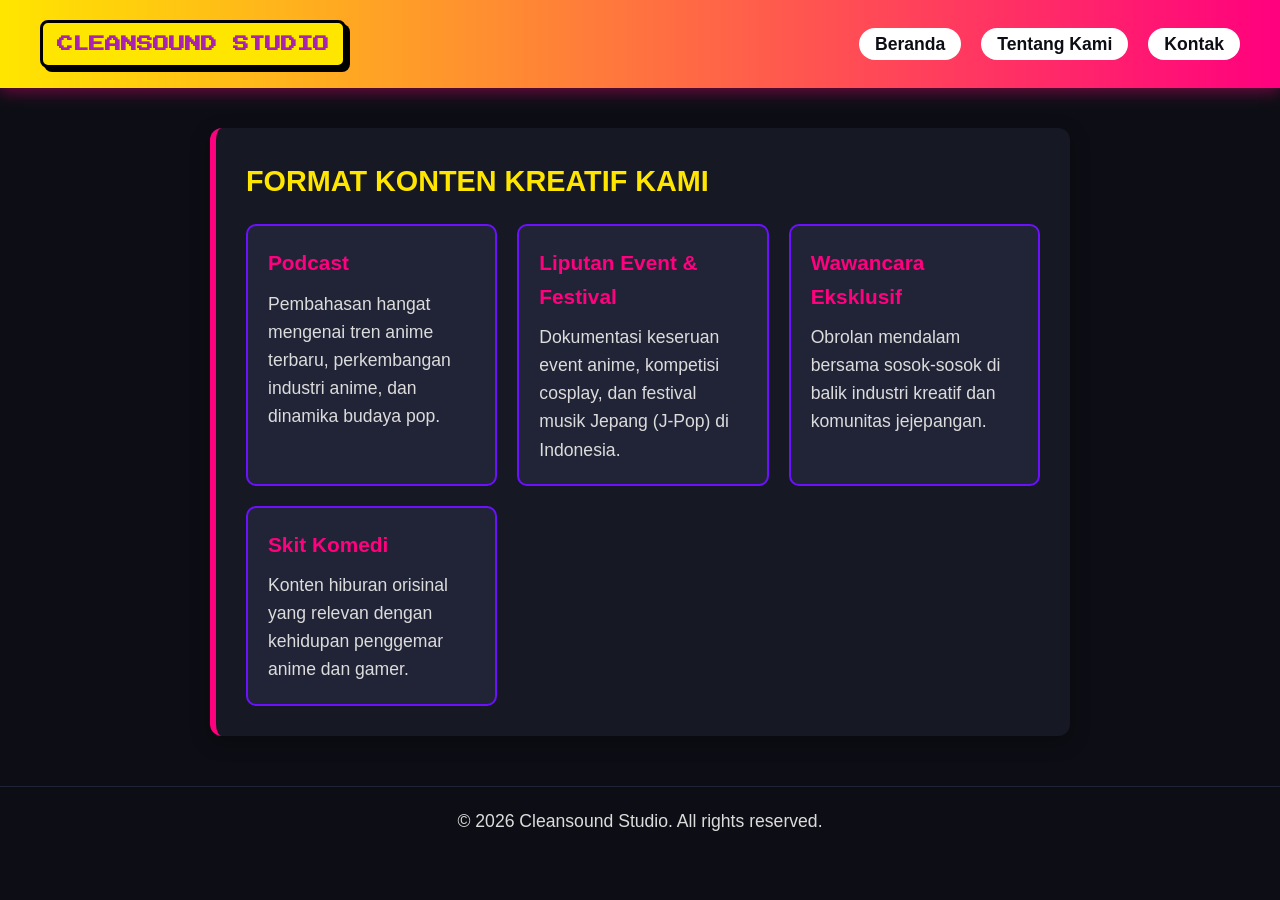
==== about.html @ 7ad92033 "Cleansound Studio profile" ====
<!DOCTYPE html>
<html lang="id">
<head>
    <meta charset="UTF-8">
    <meta name="viewport" content="width=device-width, initial-scale=1.0">
    <title>Tentang Kami - Cleansound Studio</title>
    <link rel="preconnect" href="https://fonts.googleapis.com">
    <link rel="preconnect" href="https://fonts.gstatic.com" crossorigin>
    <link href="https://fonts.googleapis.com/css2?family=Press+Start+2P&display=swap" rel="stylesheet">
    <link rel="stylesheet" href="style.css">
</head>
<body>
    <header>
        <h1>CLEANSOUND STUDIO</h1>
        <nav>
            <ul>
                <li><a href="index.html">Beranda</a></li>
                <li><a href="about.html">Tentang Kami</a></li>
                <li><a href="contact.html">Kontak</a></li>
            </ul>
        </nav>
    </header>

    <main>
        <section class="services">
            <h2>Format Konten Kreatif Kami</h2>
            
            <div class="card-container">
                <article class="card">
                    <h3>Podcast</h3>
                    <p>Pembahasan hangat mengenai tren anime terbaru, perkembangan industri anime, dan dinamika budaya pop.</p>
                </article>

                <article class="card">
                    <h3>Liputan Event & Festival</h3>
                    <p>Dokumentasi keseruan event anime, kompetisi cosplay, dan festival musik Jepang (J-Pop) di Indonesia.</p>
                </article>

                <article class="card">
                    <h3>Wawancara Eksklusif</h3>
                    <p>Obrolan mendalam bersama sosok-sosok di balik industri kreatif dan komunitas jejepangan.</p>
                </article>

                <article class="card">
                    <h3>Skit Komedi</h3>
                    <p>Konten hiburan orisinal yang relevan dengan kehidupan penggemar anime dan gamer.</p>
                </article>
            </div>
        </section>
    </main>

    <footer>
        <p>&copy; 2026 Cleansound Studio. All rights reserved.</p>
    </footer>
</body>
</html>
---- style.css ----
/* Reset Basic */
* {
    margin: 0;
    padding: 0;
    box-sizing: border-box;
}

body {
    background-color: #0d0e15;
    color: #ffffff;
    font-family: 'Segoe UI', Tahoma, Geneva, Verdana, sans-serif;
    line-height: 1.6;
}

/* Header & Navbar */
header {
    background: linear-gradient(90deg, #ffe600, #ff007f);
    padding: 20px 40px;
    display: flex;
    justify-content: space-between;
    align-items: center;
    box-shadow: 0 4px 15px rgba(255, 0, 127, 0.4);
}

/* Judul Gaya Pixel Retro */
header h1 {
    font-family: 'Press Start 2P', monospace;
    color: #a824b0;
    font-size: 1rem;
    text-transform: uppercase;
    background: #ffe600;
    padding: 10px 14px;
    border-radius: 8px;
    border: 3px solid #000000;
    box-shadow: 4px 4px 0px #000000;
    line-height: 1.4;
}

nav ul {
    display: flex;
    list-style: none;
    gap: 20px;
}

nav a {
    color: #0d0e15;
    text-decoration: none;
    font-weight: bold;
    font-size: 1.1rem;
    padding: 6px 16px;
    border-radius: 20px;
    background: #ffffff;
    transition: all 0.3s ease;
}

nav a:hover {
    background: #6b11ff;
    color: #ffe600;
    transform: translateY(-2px);
}

/* Main Content */
main {
    max-width: 900px;
    margin: 40px auto;
    padding: 0 20px;
}

.hero, .summary, .services, .social-links {
    background-color: #161824;
    padding: 30px;
    border-radius: 12px;
    margin-bottom: 25px;
    border-left: 6px solid #ff007f;
    box-shadow: 0 6px 20px rgba(0,0,0,0.3);
}

h2 {
    color: #ffe600;
    font-size: 1.8rem;
    margin-bottom: 15px;
    text-transform: uppercase;
}

p {
    color: #dcdcdc;
    font-size: 1.1rem;
}

/* Cards (Halaman About) */
.card-container {
    display: grid;
    grid-template-columns: repeat(auto-fit, minmax(220px, 1fr));
    gap: 20px;
    margin-top: 20px;
}

.card {
    background-color: #212436;
    padding: 20px;
    border-radius: 10px;
    border: 2px solid #6b11ff;
    transition: transform 0.3s ease, border-color 0.3s ease;
}

.card:hover {
    transform: translateY(-5px);
    border-color: #ffe600;
}

.card h3 {
    color: #ff007f;
    margin-bottom: 10px;
    font-size: 1.3rem;
}

/* Social Links (Halaman Contact) */
.links {
    list-style: none;
    margin-top: 15px;
}

.links li {
    background: #212436;
    margin-bottom: 12px;
    padding: 12px 20px;
    border-radius: 8px;
    font-size: 1.1rem;
    border-left: 4px solid #ffe600;
}

.links a {
    color: #ff007f;
    text-decoration: none;
    font-weight: bold;
    margin-left: 8px;
}

.links a:hover {
    color: #ffe600;
    text-decoration: underline;
}

/* Footer */
footer {
    text-align: center;
    padding: 20px;
    color: #888;
    border-top: 1px solid #212436;
    margin-top: 50px;
}
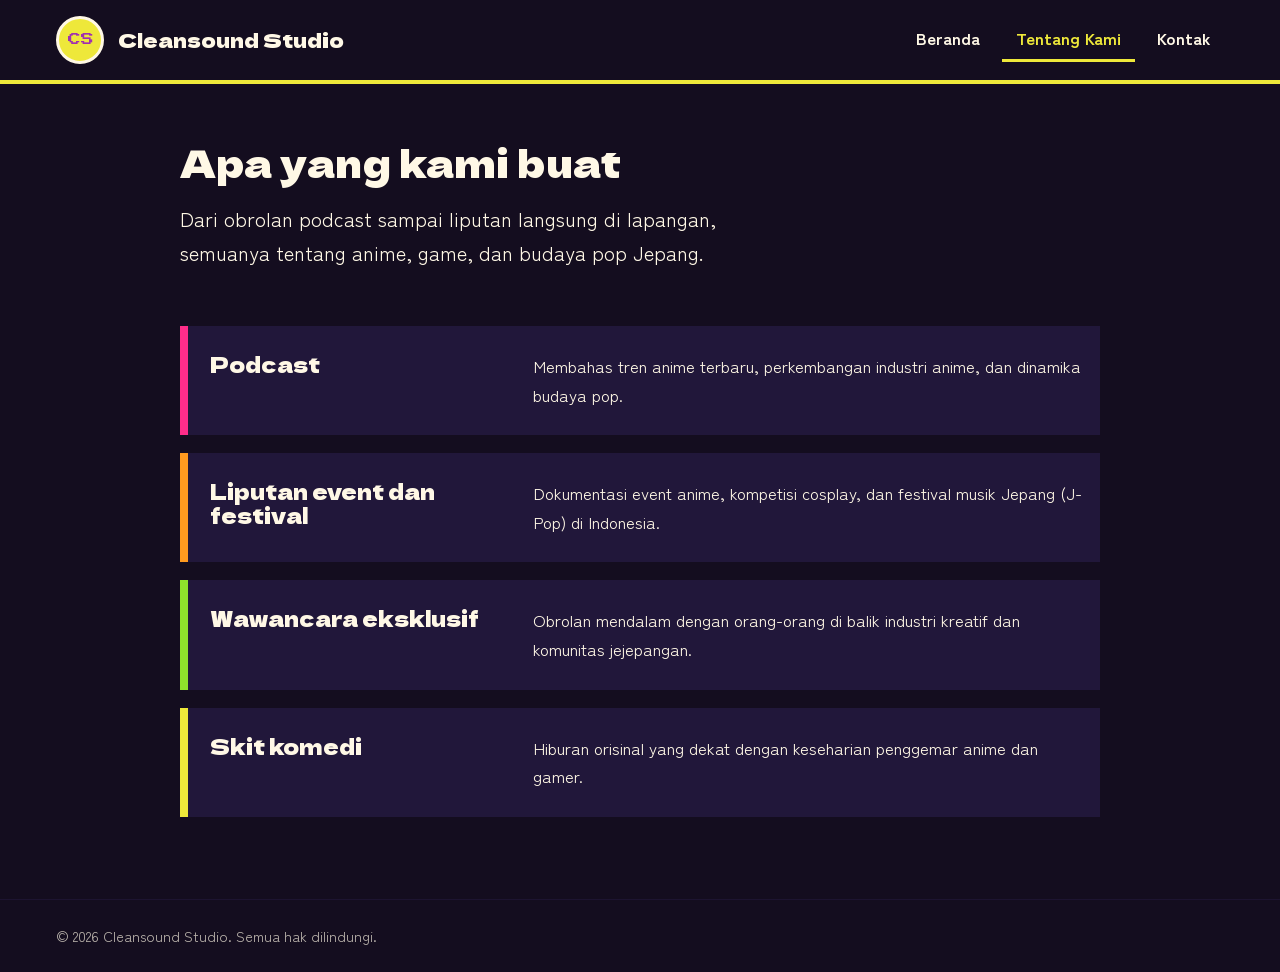
==== commit c87ebf90: "update tampilan" ====
--- a/about.html
+++ b/about.html
@@ -1,56 +1,59 @@
 <!DOCTYPE html>
 <html lang="id">
 <head>
-    <meta charset="UTF-8">
-    <meta name="viewport" content="width=device-width, initial-scale=1.0">
-    <title>Tentang Kami - Cleansound Studio</title>
-    <link rel="preconnect" href="https://fonts.googleapis.com">
-    <link rel="preconnect" href="https://fonts.gstatic.com" crossorigin>
-    <link href="https://fonts.googleapis.com/css2?family=Press+Start+2P&display=swap" rel="stylesheet">
-    <link rel="stylesheet" href="style.css">
+  <meta charset="UTF-8">
+  <meta name="viewport" content="width=device-width, initial-scale=1.0">
+  <title>Tentang Kami - Cleansound Studio</title>
+  <link rel="preconnect" href="https://fonts.googleapis.com">
+  <link rel="preconnect" href="https://fonts.gstatic.com" crossorigin>
+  <link href="https://fonts.googleapis.com/css2?family=Dela+Gothic+One&family=Press+Start+2P&family=Zen+Kaku+Gothic+New:wght@400;700&display=swap" rel="stylesheet">
+  <link rel="stylesheet" href="style.css">
 </head>
 <body>
-    <header>
-        <h1>CLEANSOUND STUDIO</h1>
-        <nav>
-            <ul>
-                <li><a href="index.html">Beranda</a></li>
-                <li><a href="about.html">Tentang Kami</a></li>
-                <li><a href="contact.html">Kontak</a></li>
-            </ul>
-        </nav>
-    </header>
+  <header class="site-header">
+    <a class="brand" href="index.html">
+      <span class="mark" aria-hidden="true">CS</span>
+      <span class="brand-name">Cleansound Studio</span>
+    </a>
+    <nav class="site-nav" aria-label="Navigasi utama">
+      <ul>
+        <li><a href="index.html">Beranda</a></li>
+        <li><a href="about.html" aria-current="page">Tentang Kami</a></li>
+        <li><a href="contact.html">Kontak</a></li>
+      </ul>
+    </nav>
+  </header>
 
-    <main>
-        <section class="services">
-            <h2>Format Konten Kreatif Kami</h2>
-            
-            <div class="card-container">
-                <article class="card">
-                    <h3>Podcast</h3>
-                    <p>Pembahasan hangat mengenai tren anime terbaru, perkembangan industri anime, dan dinamika budaya pop.</p>
-                </article>
+  <main>
+    <section class="section">
+      <div class="wrap">
+        <h2>Apa yang kami buat</h2>
+        <p class="lead">Dari obrolan podcast sampai liputan langsung di lapangan, semuanya tentang anime, game, dan budaya pop Jepang.</p>
+      </div>
+    </section>
 
-                <article class="card">
-                    <h3>Liputan Event & Festival</h3>
-                    <p>Dokumentasi keseruan event anime, kompetisi cosplay, dan festival musik Jepang (J-Pop) di Indonesia.</p>
-                </article>
+    <section class="wrap formats" style="padding-bottom:64px">
+      <div>
+        <h3>Podcast</h3>
+        <p>Membahas tren anime terbaru, perkembangan industri anime, dan dinamika budaya pop.</p>
+      </div>
+      <div>
+        <h3>Liputan event dan festival</h3>
+        <p>Dokumentasi event anime, kompetisi cosplay, dan festival musik Jepang (J-Pop) di Indonesia.</p>
+      </div>
+      <div>
+        <h3>Wawancara eksklusif</h3>
+        <p>Obrolan mendalam dengan orang-orang di balik industri kreatif dan komunitas jejepangan.</p>
+      </div>
+      <div>
+        <h3>Skit komedi</h3>
+        <p>Hiburan orisinal yang dekat dengan keseharian penggemar anime dan gamer.</p>
+      </div>
+    </section>
+  </main>
 
-                <article class="card">
-                    <h3>Wawancara Eksklusif</h3>
-                    <p>Obrolan mendalam bersama sosok-sosok di balik industri kreatif dan komunitas jejepangan.</p>
-                </article>
-
-                <article class="card">
-                    <h3>Skit Komedi</h3>
-                    <p>Konten hiburan orisinal yang relevan dengan kehidupan penggemar anime dan gamer.</p>
-                </article>
-            </div>
-        </section>
-    </main>
-
-    <footer>
-        <p>&copy; 2026 Cleansound Studio. All rights reserved.</p>
-    </footer>
+  <footer class="site-footer">
+    <p>&copy; 2026 Cleansound Studio. Semua hak dilindungi.</p>
+  </footer>
 </body>
-</html>+</html>
--- a/style.css
+++ b/style.css
@@ -1,151 +1,165 @@
-/* Reset Basic */
-* {
-    margin: 0;
-    padding: 0;
-    box-sizing: border-box;
+:root {
+  --ink: #140d1f;
+  --ink-2: #21173a;
+  --paper: #fff8e6;
+  --yellow: #eee83a;
+  --purple: #a02fb0;
+  --pink: #ff2d8a;
+  --orange: #ff9a1f;
+  --red: #f0382b;
+  --lime: #8fe02c;
+  --display: 'Dela Gothic One', 'Arial Black', sans-serif;
+  --body: 'Zen Kaku Gothic New', 'Segoe UI', sans-serif;
 }
 
+*, *::before, *::after { box-sizing: border-box; margin: 0; padding: 0; }
+
+html { scroll-behavior: smooth; }
+
 body {
-    background-color: #0d0e15;
-    color: #ffffff;
-    font-family: 'Segoe UI', Tahoma, Geneva, Verdana, sans-serif;
-    line-height: 1.6;
+  background: var(--ink);
+  color: var(--paper);
+  font-family: var(--body);
+  font-size: 1.05rem;
+  line-height: 1.7;
+  min-height: 100vh;
+  display: flex;
+  flex-direction: column;
 }
 
-/* Header & Navbar */
-header {
-    background: linear-gradient(90deg, #ffe600, #ff007f);
-    padding: 20px 40px;
-    display: flex;
-    justify-content: space-between;
-    align-items: center;
-    box-shadow: 0 4px 15px rgba(255, 0, 127, 0.4);
+a { color: inherit; }
+a:focus-visible { outline: 3px solid var(--yellow); outline-offset: 3px; }
+
+h1, h2, h3 { font-family: var(--display); font-weight: 400; line-height: 1.1; }
+
+/* Header */
+.site-header {
+  display: flex;
+  flex-wrap: wrap;
+  align-items: center;
+  justify-content: space-between;
+  gap: 16px 32px;
+  padding: 16px clamp(20px, 5vw, 56px);
+  border-bottom: 4px solid var(--yellow);
+}
+.brand { display: flex; align-items: center; gap: 14px; text-decoration: none; }
+.mark {
+  width: 48px; height: 48px; border-radius: 50%;
+  background: var(--yellow); color: var(--purple);
+  border: 3px solid var(--paper);
+  display: grid; place-items: center;
+  font-family: 'Press Start 2P', monospace; font-size: .8rem;
+  padding-left: 2px;
+}
+.brand-name { font-family: var(--display); font-size: 1.25rem; }
+
+.site-nav ul { display: flex; gap: 8px; list-style: none; }
+.site-nav a {
+  display: block; padding: 6px 14px; text-decoration: none; font-weight: 700;
+  border-bottom: 3px solid transparent;
+}
+.site-nav a:hover { border-color: var(--pink); }
+.site-nav a[aria-current="page"] { border-color: var(--yellow); color: var(--yellow); }
+
+/* Layout */
+main { flex: 1; }
+.wrap { max-width: 1000px; margin: 0 auto; padding: 0 clamp(20px, 5vw, 40px); }
+.section { padding: 56px 0; }
+p { max-width: 62ch; }
+
+/* Hero */
+.hero { padding: 72px 0 48px; position: relative; overflow: hidden; }
+.hero::before {
+  content: ''; position: absolute; inset: 0; pointer-events: none;
+  background-image: radial-gradient(var(--ink-2) 22%, transparent 24%);
+  background-size: 18px 18px;
+  -webkit-mask-image: linear-gradient(100deg, transparent 35%, #000);
+  mask-image: linear-gradient(100deg, transparent 35%, #000);
+}
+.hero .wrap { position: relative; }
+.hero h1 { font-size: clamp(2.3rem, 6.5vw, 4.4rem); max-width: 14em; margin-bottom: 24px; }
+.hero p { font-size: 1.2rem; margin-bottom: 28px; }
+.actions { display: flex; flex-wrap: wrap; gap: 14px; align-items: center; }
+.stats { font-size: .95rem; opacity: .8; }
+
+.btn {
+  display: inline-block; text-decoration: none; font-weight: 700;
+  background: var(--yellow); color: var(--ink);
+  padding: 12px 22px; border: 3px solid var(--ink); border-radius: 6px;
+  box-shadow: 5px 5px 0 var(--pink);
+  transition: transform .15s, box-shadow .15s;
+}
+.btn:hover { transform: translate(2px, 2px); box-shadow: 3px 3px 0 var(--pink); }
+
+/* Program panels (mirrors the YouTube banner) */
+.panels { display: flex; padding: 0 0 24px; overflow: hidden; }
+.panel {
+  flex: 1 1 0; min-height: 280px;
+  padding: 24px 13% 28px;
+  display: flex; align-items: flex-end;
+  color: var(--ink);
+  margin-left: -3.5%;
+  clip-path: polygon(15% 0, 100% 0, 85% 100%, 0 100%);
+}
+.panel:first-child { margin-left: 0; clip-path: polygon(0 0, 100% 0, 85% 100%, 0 100%); padding-left: 24px; }
+.panel:last-child { clip-path: polygon(15% 0, 100% 0, 100% 100%, 0 100%); padding-right: 24px; }
+.panel span {
+  font-family: var(--display); font-size: clamp(1.05rem, 2vw, 1.5rem);
+  line-height: 1.05; transform: rotate(-4deg); transform-origin: left bottom;
+}
+.p-lime { background: var(--lime); }
+.p-orange { background: var(--orange); }
+.p-pink { background: var(--pink); }
+.p-red { background: var(--red); }
+.p-yellow { background: var(--yellow); }
+
+/* Content blocks */
+.section h2 { font-size: clamp(1.6rem, 3.5vw, 2.4rem); margin-bottom: 20px; }
+.lead { font-size: 1.25rem; }
+
+.formats > div {
+  display: grid; grid-template-columns: 1fr 2fr; gap: 12px 40px;
+  padding: 26px 0 26px 22px; border-left: 8px solid var(--c, var(--yellow));
+  margin-bottom: 18px; background: var(--ink-2);
+}
+.formats h3 { font-size: 1.35rem; }
+.formats > div:nth-child(1) { --c: var(--pink); }
+.formats > div:nth-child(2) { --c: var(--orange); }
+.formats > div:nth-child(3) { --c: var(--lime); }
+.formats > div:nth-child(4) { --c: var(--yellow); }
+
+/* Contact */
+.channels { list-style: none; display: grid; gap: 16px; margin-top: 28px; }
+.channels a {
+  display: flex; flex-wrap: wrap; justify-content: space-between; align-items: baseline; gap: 6px 20px;
+  padding: 22px 26px; text-decoration: none; color: var(--ink);
+  border: 3px solid var(--paper); border-radius: 6px;
+  box-shadow: 6px 6px 0 var(--paper);
+  transition: transform .15s, box-shadow .15s;
+}
+.channels a:hover { transform: translate(3px, 3px); box-shadow: 3px 3px 0 var(--paper); }
+.channels .name { font-family: var(--display); font-size: 1.5rem; }
+.channels .handle { font-weight: 700; }
+.c-yt { background: var(--red); }
+.c-ig { background: var(--pink); }
+.c-tt { background: var(--lime); }
+
+/* Footer */
+.site-footer { padding: 24px clamp(20px, 5vw, 56px); border-top: 1px solid var(--ink-2); font-size: .9rem; opacity: .7; }
+
+@media (max-width: 720px) {
+  .panels { flex-direction: column; padding-bottom: 0; }
+  .panel, .panel:first-child, .panel:last-child {
+    margin: -10px 0 0; min-height: 96px; padding: 26px 24px 22px; align-items: center;
+    clip-path: polygon(0 0, 100% 8%, 100% 100%, 0 92%);
+  }
+  .panel:first-child { margin-top: 0; clip-path: polygon(0 0, 100% 0, 100% 100%, 0 92%); }
+  .panel:last-child { clip-path: polygon(0 8%, 100% 0, 100% 100%, 0 100%); }
+  .panel span { transform: rotate(-2deg); }
+  .formats > div { grid-template-columns: 1fr; padding-right: 16px; }
 }
 
-/* Judul Gaya Pixel Retro */
-header h1 {
-    font-family: 'Press Start 2P', monospace;
-    color: #a824b0;
-    font-size: 1rem;
-    text-transform: uppercase;
-    background: #ffe600;
-    padding: 10px 14px;
-    border-radius: 8px;
-    border: 3px solid #000000;
-    box-shadow: 4px 4px 0px #000000;
-    line-height: 1.4;
+@media (prefers-reduced-motion: reduce) {
+  html { scroll-behavior: auto; }
+  .btn, .channels a { transition: none; }
 }
-
-nav ul {
-    display: flex;
-    list-style: none;
-    gap: 20px;
-}
-
-nav a {
-    color: #0d0e15;
-    text-decoration: none;
-    font-weight: bold;
-    font-size: 1.1rem;
-    padding: 6px 16px;
-    border-radius: 20px;
-    background: #ffffff;
-    transition: all 0.3s ease;
-}
-
-nav a:hover {
-    background: #6b11ff;
-    color: #ffe600;
-    transform: translateY(-2px);
-}
-
-/* Main Content */
-main {
-    max-width: 900px;
-    margin: 40px auto;
-    padding: 0 20px;
-}
-
-.hero, .summary, .services, .social-links {
-    background-color: #161824;
-    padding: 30px;
-    border-radius: 12px;
-    margin-bottom: 25px;
-    border-left: 6px solid #ff007f;
-    box-shadow: 0 6px 20px rgba(0,0,0,0.3);
-}
-
-h2 {
-    color: #ffe600;
-    font-size: 1.8rem;
-    margin-bottom: 15px;
-    text-transform: uppercase;
-}
-
-p {
-    color: #dcdcdc;
-    font-size: 1.1rem;
-}
-
-/* Cards (Halaman About) */
-.card-container {
-    display: grid;
-    grid-template-columns: repeat(auto-fit, minmax(220px, 1fr));
-    gap: 20px;
-    margin-top: 20px;
-}
-
-.card {
-    background-color: #212436;
-    padding: 20px;
-    border-radius: 10px;
-    border: 2px solid #6b11ff;
-    transition: transform 0.3s ease, border-color 0.3s ease;
-}
-
-.card:hover {
-    transform: translateY(-5px);
-    border-color: #ffe600;
-}
-
-.card h3 {
-    color: #ff007f;
-    margin-bottom: 10px;
-    font-size: 1.3rem;
-}
-
-/* Social Links (Halaman Contact) */
-.links {
-    list-style: none;
-    margin-top: 15px;
-}
-
-.links li {
-    background: #212436;
-    margin-bottom: 12px;
-    padding: 12px 20px;
-    border-radius: 8px;
-    font-size: 1.1rem;
-    border-left: 4px solid #ffe600;
-}
-
-.links a {
-    color: #ff007f;
-    text-decoration: none;
-    font-weight: bold;
-    margin-left: 8px;
-}
-
-.links a:hover {
-    color: #ffe600;
-    text-decoration: underline;
-}
-
-/* Footer */
-footer {
-    text-align: center;
-    padding: 20px;
-    color: #888;
-    border-top: 1px solid #212436;
-    margin-top: 50px;
-}
